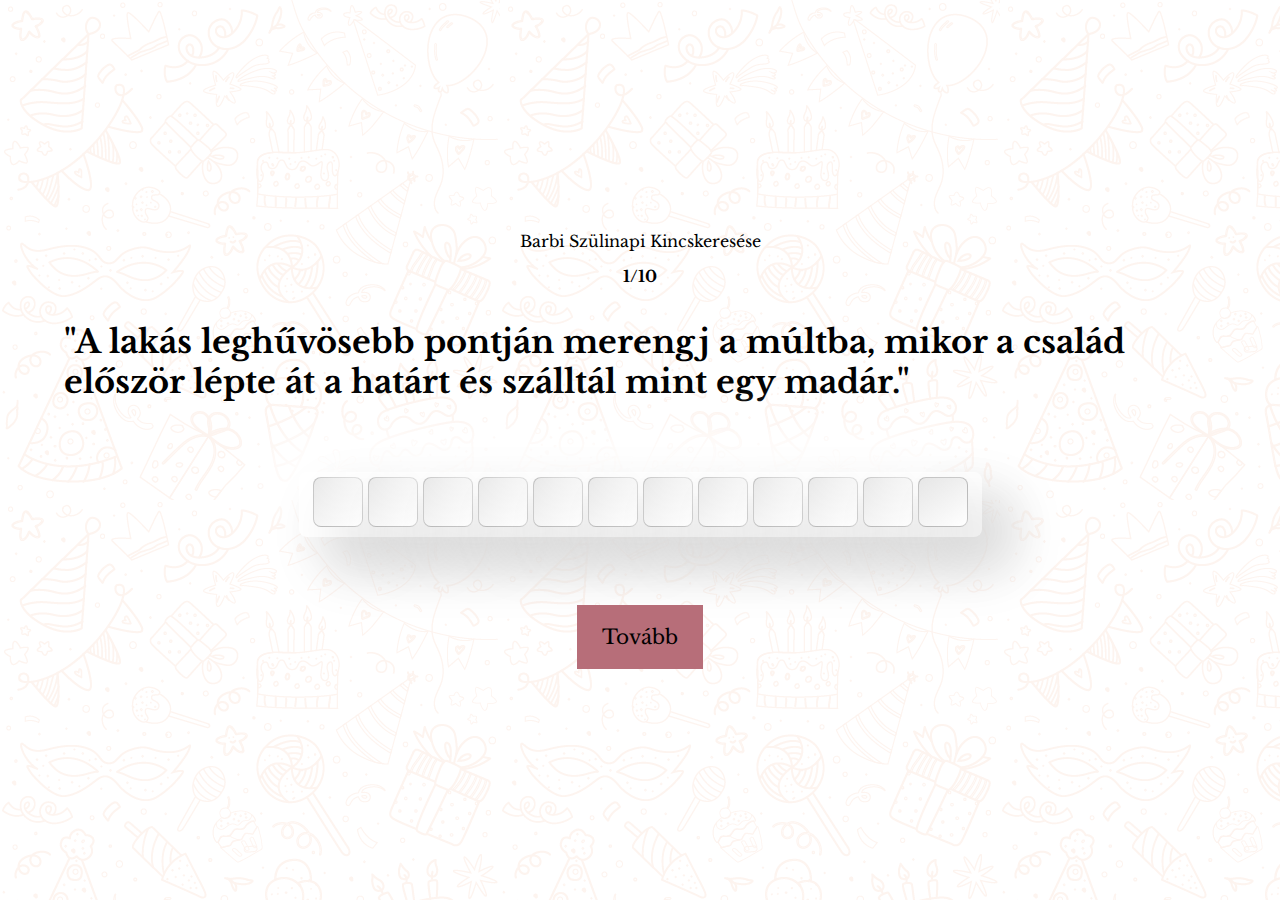
==== elso.html @ e2746eae "first commit" ====
<!DOCTYPE html>
<html lang="hu">
<head>
    <meta charset="UTF-8">
    <meta name="viewport" content="width=device-width, initial-scale=1.0">
    <title>Szülinapi kincskeresés</title>
    <link rel="stylesheet" href="style.css">
</head>
<body>

    <div class="bg"></div>

    <span class="sub-title">Barbi Szülinapi Kincskeresése</span>
    <span class="sub-title"><strong>1/10</strong></span>
    <div class="container"><h1 id="title">"A lakás leghűvösebb pontján merengj a múltba, mikor a család először lépte át a határt és szálltál mint egy madár."</h1></div>

    <form>
    <fieldset name='number-code' data-number-code-form>
        <legend>Number Code</legend>
        <input type="text" min='0' max='9' name='number-code-0' data-number-code-input='0' required />
        <input type="text" min='0' max='9' name='number-code-1' data-number-code-input='1' required />
        <input type="text" min='0' max='9' name='number-code-2' data-number-code-input='2' required />
        <input type="text" min='0' max='9' name='number-code-3' data-number-code-input='3' required />
        <input type="text" min='0' max='9' name='number-code-4' data-number-code-input='4' required />
        <input type="text" min='0' max='9' name='number-code-5' data-number-code-input='5' required />
        <input type="text" min='0' max='9' name='number-code-6' data-number-code-input='6' required />
        <input type="text" min='0' max='9' name='number-code-7' data-number-code-input='7' required />
        <input type="text" min='0' max='9' name='number-code-8' data-number-code-input='8' required />
        <input type="text" min='0' max='9' name='number-code-9' data-number-code-input='9' required />
        <input type="text" min='0' max='9' name='number-code-10' data-number-code-input='10' required />
        <input type="text" min='0' max='9' name='number-code-11' data-number-code-input='11' required />
    </fieldset>
    </form>

    <span class="nextButton button">Tovább</span>
    
</body>
<script>
    let correctAnswer = "parasailling";
</script>
<script src="digit.js"></script>
<script src="js.js"></script>

</html>
---- style.css ----
@import url('https://fonts.googleapis.com/css2?family=Libre+Baskerville:ital,wght@0,400;0,700;1,400&display=swap');


* {
    box-sizing: border-box;
  }
  
  body {
    display: flex;
    flex-direction: column;
    justify-content: center;
    align-items: center;
    min-height: 100vh;
    padding:0;
    margin:0;
  }
  
  body,
  input,
  textarea,
  button {
      font-family: "Libre Baskerville", serif;
  }
  
  #big-title {
    font-size: 50px;
  }
  
  form {
    margin: 3rem 0;
    border-radius: 0.5rem;
    background: #ffffff;
    box-shadow: 28px 28px 56px #d9d9d9, -28px -28px 56px #ffffff;
  }
  
  fieldset {
    border: none;
  }
  
  legend {
    font-size: 0;
  }
  
  input {
    width: 50px;
    height: 50px;
    font-size: 1rem;
    text-align: center;
    border: 1px solid rgba(0,0,0,0.2);
    border-radius: 0.5rem;
    background: linear-gradient(145deg, #e6e6e6, #ffffff);
    box-shadow:  28px 28px 56px #d9d9d9, -28px -28px 56px #ffffff;
  }
  
  
  /* Chrome, Safari, Edge, Opera */
  input::-webkit-outer-spin-button,
  input::-webkit-inner-spin-button {
    -webkit-appearance: none;
    margin: 0;
  }
  
  /* Firefox */
  input[type=number] {
    -moz-appearance: textfield;
  }

  .bg {
    position: absolute;
    z-index: -1;
    height: 100%;
    width: 100%;
    background-image: url(szuli_bg.png);
    opacity: 0.1;
  }

  .button {
    display: inline-block;
    margin-top:20px;
    padding:20px 25px;
    background:#b76e79;
    color:black;
    font-size:20px;
    cursor: pointer;
  }

  .big-logo {
    width:150px;
  }

  .sub-title {
    display: inline-block;
    margin-bottom:15px;
  }

  .container {
    width:90%;
    margin-left:auto;
    margin-right:auto;
  }
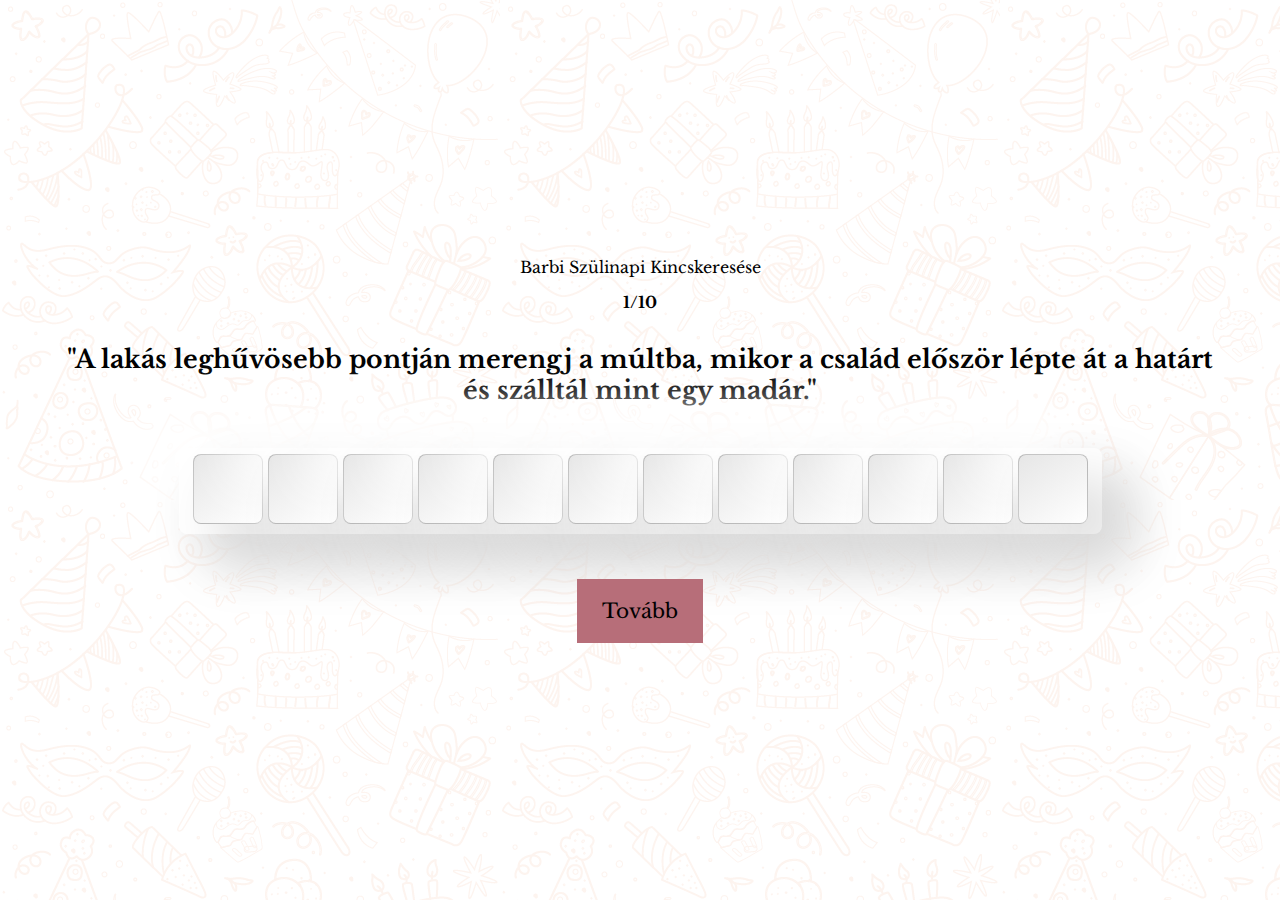
==== commit c52d3b20: "changes" ====
--- a/elso.html
+++ b/elso.html
@@ -15,8 +15,9 @@
     <div class="container"><h1 id="title">"A lakás leghűvösebb pontján merengj a múltba, mikor a család először lépte át a határt és szálltál mint egy madár."</h1></div>
 
     <form>
+        <span class="error">Kicsit még gondolkodj!</span>
     <fieldset name='number-code' data-number-code-form>
-        <legend>Number Code</legend>
+        
         <input type="text" min='0' max='9' name='number-code-0' data-number-code-input='0' required />
         <input type="text" min='0' max='9' name='number-code-1' data-number-code-input='1' required />
         <input type="text" min='0' max='9' name='number-code-2' data-number-code-input='2' required />
@@ -37,6 +38,7 @@
 </body>
 <script>
     let correctAnswer = "parasailling";
+    let next = "masodik";
 </script>
 <script src="digit.js"></script>
 <script src="js.js"></script>
--- a/style.css
+++ b/style.css
@@ -26,9 +26,14 @@
   #big-title {
     font-size: 50px;
   }
+
+  #title {
+    font-size: 25px;
+    text-align: center;
+  }
   
   form {
-    margin: 3rem 0;
+    margin:25px 0px;
     border-radius: 0.5rem;
     background: #ffffff;
     box-shadow: 28px 28px 56px #d9d9d9, -28px -28px 56px #ffffff;
@@ -41,11 +46,23 @@
   legend {
     font-size: 0;
   }
+
+  .error {
+    display: none;
+    color:black;
+    margin-bottom:10px;
+    text-align: center;
+    opacity: 1;
+  }
+
+  .show {
+    display:block;
+  }
   
   input {
-    width: 50px;
-    height: 50px;
-    font-size: 1rem;
+    width: 70px;
+    height: 70px;
+    font-size: 25px;
     text-align: center;
     border: 1px solid rgba(0,0,0,0.2);
     border-radius: 0.5rem;
